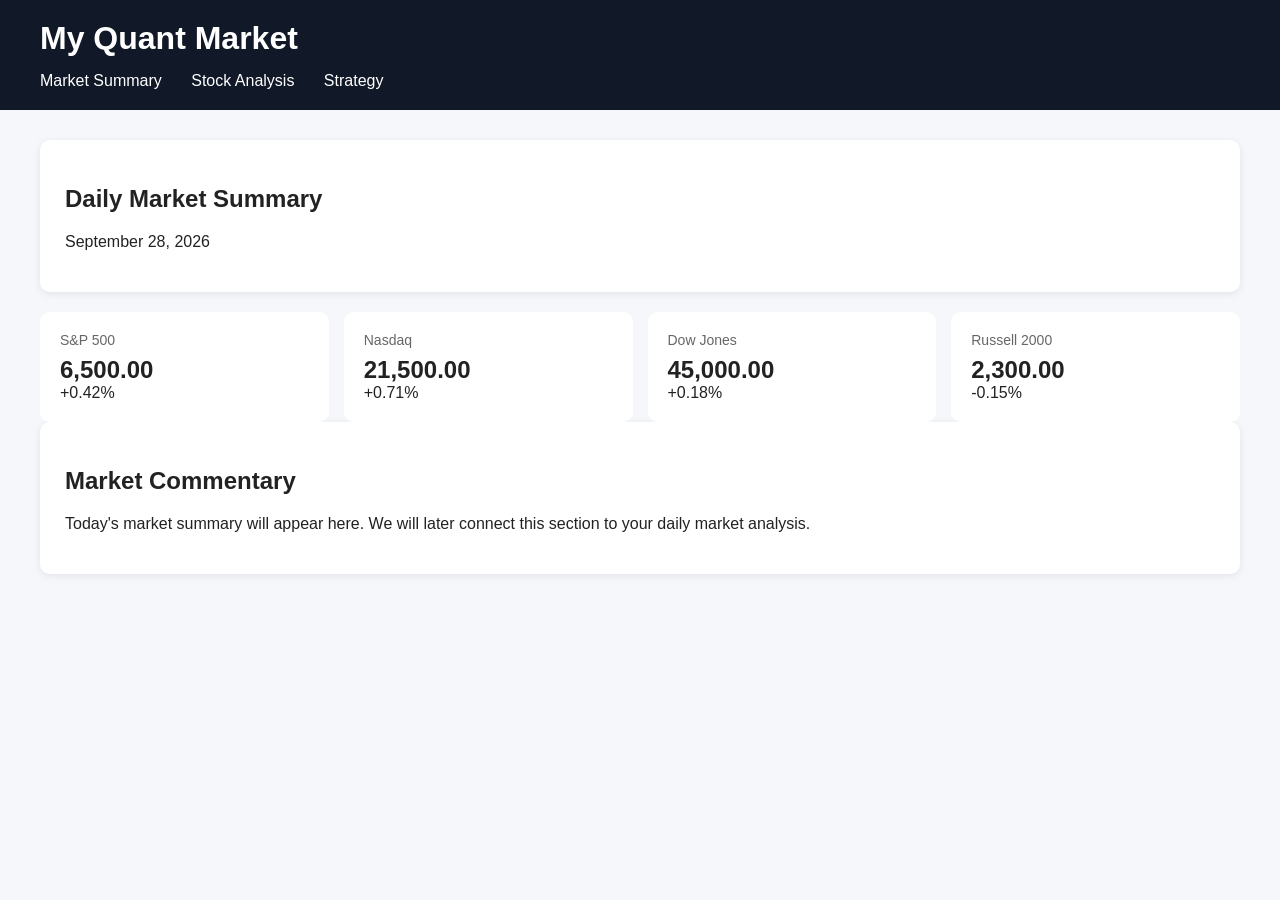
==== index.html @ 5bc4ca2a "Create index.html for Quant Market webpage This HTML file serves as the main structure for the Quant" ====
<!DOCTYPE html>
<html lang="en">

<head>
    <meta charset="UTF-8">
    <meta name="viewport" content="width=device-width, initial-scale=1.0">

    <title>My Quant Market</title>

    <style>

        body {
            margin: 0;
            font-family: Arial, sans-serif;
            background: #f5f7fa;
            color: #222;
        }

        header {
            background: #111827;
            color: white;
            padding: 20px 40px;
        }

        header h1 {
            margin: 0;
        }

        nav {
            margin-top: 15px;
        }

        nav a {
            color: white;
            text-decoration: none;
            margin-right: 25px;
        }

        .container {
            max-width: 1200px;
            margin: 30px auto;
            padding: 0 20px;
        }

        .card {
            background: white;
            padding: 25px;
            margin-bottom: 20px;
            border-radius: 10px;
            box-shadow: 0 2px 8px rgba(0,0,0,0.08);
        }

        .indices {
            display: grid;
            grid-template-columns: repeat(4, 1fr);
            gap: 15px;
        }

        .index-card {
            background: white;
            padding: 20px;
            border-radius: 10px;
        }

        .index-name {
            font-size: 14px;
            color: #666;
        }

        .index-value {
            font-size: 24px;
            font-weight: bold;
            margin-top: 8px;
        }

    </style>
</head>

<body>

<header>

    <h1>My Quant Market</h1>

    <nav>
        <a href="index.html">Market Summary</a>
        <a href="stock.html">Stock Analysis</a>
        <a href="strategy.html">Strategy</a>
    </nav>

</header>


<div class="container">

    <div class="card">

        <h2>Daily Market Summary</h2>

        <p>September 28, 2026</p>

    </div>


    <div class="indices">

        <div class="index-card">
            <div class="index-name">S&P 500</div>
            <div class="index-value">6,500.00</div>
            <div>+0.42%</div>
        </div>

        <div class="index-card">
            <div class="index-name">Nasdaq</div>
            <div class="index-value">21,500.00</div>
            <div>+0.71%</div>
        </div>

        <div class="index-card">
            <div class="index-name">Dow Jones</div>
            <div class="index-value">45,000.00</div>
            <div>+0.18%</div>
        </div>

        <div class="index-card">
            <div class="index-name">Russell 2000</div>
            <div class="index-value">2,300.00</div>
            <div>-0.15%</div>
        </div>

    </div>


    <div class="card">

        <h2>Market Commentary</h2>

        <p>
            Today's market summary will appear here.
            We will later connect this section to your
            daily market analysis.
        </p>

    </div>

</div>

</body>
</html>
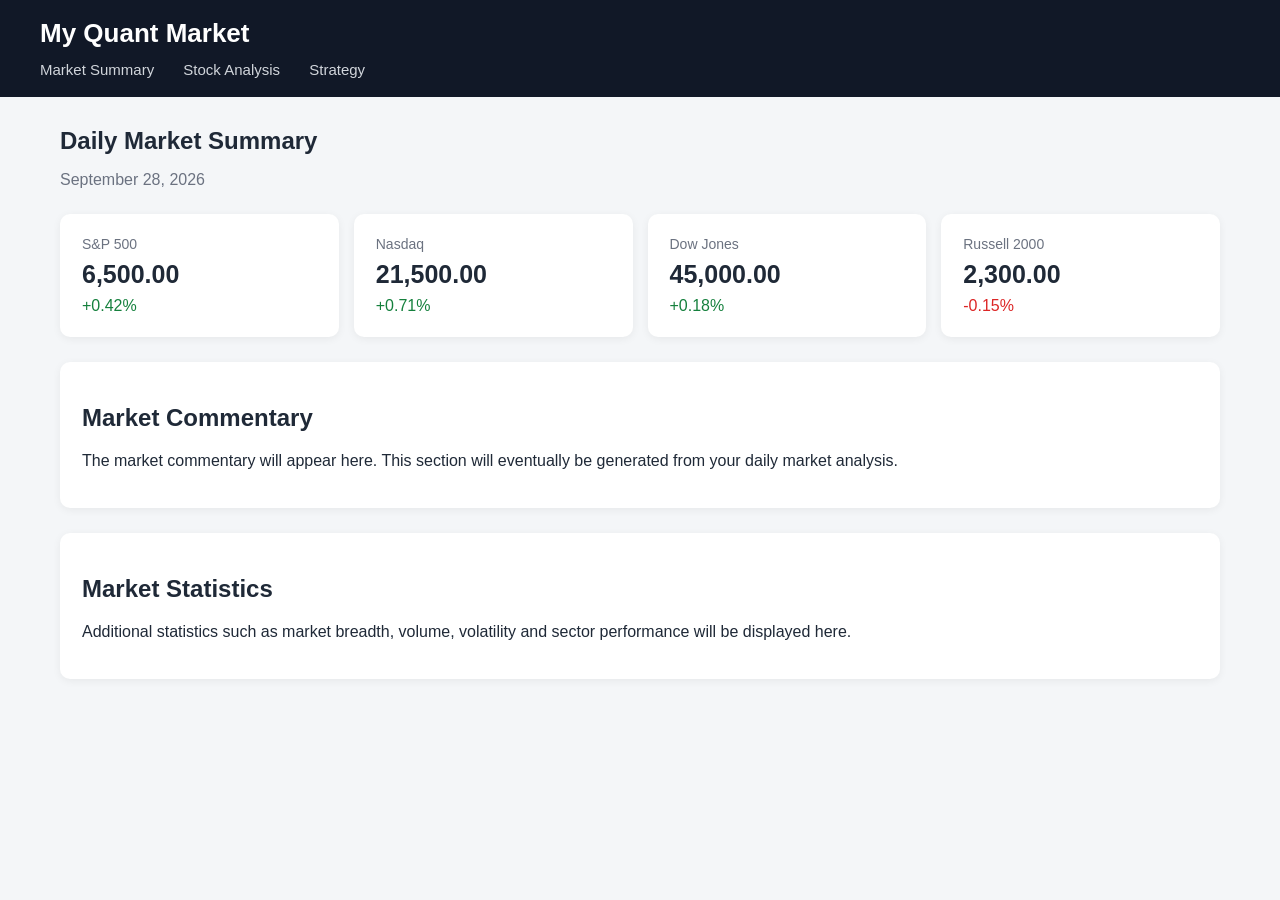
==== commit 4e84dac9: "Update index.html with semantic structure Refactored HTML structure and improved semantic elements." ====
--- a/index.html
+++ b/index.html
@@ -1,149 +1,180 @@
 <!DOCTYPE html>
+
 <html lang="en">
 
 <head>
+
     <meta charset="UTF-8">
-    <meta name="viewport" content="width=device-width, initial-scale=1.0">
+
+    <meta name="viewport"
+          content="width=device-width, initial-scale=1.0">
 
     <title>My Quant Market</title>
 
-    <style>
+    <link rel="stylesheet" href="css/style.css">
 
-        body {
-            margin: 0;
-            font-family: Arial, sans-serif;
-            background: #f5f7fa;
-            color: #222;
-        }
+</head>
 
-        header {
-            background: #111827;
-            color: white;
-            padding: 20px 40px;
-        }
-
-        header h1 {
-            margin: 0;
-        }
-
-        nav {
-            margin-top: 15px;
-        }
-
-        nav a {
-            color: white;
-            text-decoration: none;
-            margin-right: 25px;
-        }
-
-        .container {
-            max-width: 1200px;
-            margin: 30px auto;
-            padding: 0 20px;
-        }
-
-        .card {
-            background: white;
-            padding: 25px;
-            margin-bottom: 20px;
-            border-radius: 10px;
-            box-shadow: 0 2px 8px rgba(0,0,0,0.08);
-        }
-
-        .indices {
-            display: grid;
-            grid-template-columns: repeat(4, 1fr);
-            gap: 15px;
-        }
-
-        .index-card {
-            background: white;
-            padding: 20px;
-            border-radius: 10px;
-        }
-
-        .index-name {
-            font-size: 14px;
-            color: #666;
-        }
-
-        .index-value {
-            font-size: 24px;
-            font-weight: bold;
-            margin-top: 8px;
-        }
-
-    </style>
-</head>
 
 <body>
 
+
 <header>
 
-    <h1>My Quant Market</h1>
+    <div class="header-container">
 
-    <nav>
-        <a href="index.html">Market Summary</a>
-        <a href="stock.html">Stock Analysis</a>
-        <a href="strategy.html">Strategy</a>
-    </nav>
+        <h1>My Quant Market</h1>
+
+        <nav>
+
+            <a href="index.html">
+                Market Summary
+            </a>
+
+            <a href="stock.html">
+                Stock Analysis
+            </a>
+
+            <a href="strategy.html">
+                Strategy
+            </a>
+
+        </nav>
+
+    </div>
 
 </header>
 
 
-<div class="container">
+<main class="container">
 
-    <div class="card">
+
+    <div class="page-title">
 
         <h2>Daily Market Summary</h2>
 
-        <p>September 28, 2026</p>
+        <p id="marketDate">
+            September 28, 2026
+        </p>
 
     </div>
 
 
-    <div class="indices">
+    <div class="index-grid">
 
-        <div class="index-card">
-            <div class="index-name">S&P 500</div>
-            <div class="index-value">6,500.00</div>
-            <div>+0.42%</div>
+
+        <div class="card">
+
+            <div class="index-name">
+                S&P 500
+            </div>
+
+            <div class="index-value">
+                6,500.00
+            </div>
+
+            <div class="positive">
+                +0.42%
+            </div>
+
         </div>
 
-        <div class="index-card">
-            <div class="index-name">Nasdaq</div>
-            <div class="index-value">21,500.00</div>
-            <div>+0.71%</div>
+
+        <div class="card">
+
+            <div class="index-name">
+                Nasdaq
+            </div>
+
+            <div class="index-value">
+                21,500.00
+            </div>
+
+            <div class="positive">
+                +0.71%
+            </div>
+
         </div>
 
-        <div class="index-card">
-            <div class="index-name">Dow Jones</div>
-            <div class="index-value">45,000.00</div>
-            <div>+0.18%</div>
+
+        <div class="card">
+
+            <div class="index-name">
+                Dow Jones
+            </div>
+
+            <div class="index-value">
+                45,000.00
+            </div>
+
+            <div class="positive">
+                +0.18%
+            </div>
+
         </div>
 
-        <div class="index-card">
-            <div class="index-name">Russell 2000</div>
-            <div class="index-value">2,300.00</div>
-            <div>-0.15%</div>
+
+        <div class="card">
+
+            <div class="index-name">
+                Russell 2000
+            </div>
+
+            <div class="index-value">
+                2,300.00
+            </div>
+
+            <div class="negative">
+                -0.15%
+            </div>
+
+        </div>
+
+
+    </div>
+
+
+    <div class="section">
+
+        <div class="card">
+
+            <h2>
+                Market Commentary
+            </h2>
+
+            <p>
+                The market commentary will appear here.
+                This section will eventually be generated
+                from your daily market analysis.
+            </p>
+
         </div>
 
     </div>
 
 
-    <div class="card">
+    <div class="section">
 
-        <h2>Market Commentary</h2>
+        <div class="card">
 
-        <p>
-            Today's market summary will appear here.
-            We will later connect this section to your
-            daily market analysis.
-        </p>
+            <h2>
+                Market Statistics
+            </h2>
+
+            <p>
+                Additional statistics such as market
+                breadth, volume, volatility and sector
+                performance will be displayed here.
+            </p>
+
+        </div>
 
     </div>
 
-</div>
+
+</main>
+
 
 </body>
+
 </html>
--- a/css/style.css
+++ b/css/style.css
@@ -0,0 +1,182 @@
+* {
+    box-sizing: border-box;
+}
+
+body {
+    margin: 0;
+    font-family: Arial, Helvetica, sans-serif;
+    background: #f4f6f8;
+    color: #1f2937;
+}
+
+header {
+    background: #111827;
+    color: white;
+    padding: 18px 40px;
+}
+
+.header-container {
+    max-width: 1200px;
+    margin: auto;
+}
+
+header h1 {
+    margin: 0;
+    font-size: 26px;
+}
+
+nav {
+    margin-top: 12px;
+}
+
+nav a {
+    color: #d1d5db;
+    text-decoration: none;
+    margin-right: 25px;
+    font-size: 15px;
+}
+
+nav a:hover {
+    color: white;
+}
+
+.container {
+    max-width: 1200px;
+    margin: 30px auto;
+    padding: 0 20px;
+}
+
+.page-title {
+    margin-bottom: 25px;
+}
+
+.page-title h2 {
+    margin-bottom: 5px;
+}
+
+.page-title p {
+    color: #6b7280;
+}
+
+.index-grid {
+    display: grid;
+    grid-template-columns: repeat(4, 1fr);
+    gap: 15px;
+}
+
+.card {
+    background: white;
+    border-radius: 10px;
+    padding: 22px;
+    box-shadow: 0 2px 8px rgba(0,0,0,0.06);
+}
+
+.index-name {
+    font-size: 14px;
+    color: #6b7280;
+}
+
+.index-value {
+    font-size: 25px;
+    font-weight: bold;
+    margin: 8px 0;
+}
+
+.positive {
+    color: #15803d;
+}
+
+.negative {
+    color: #dc2626;
+}
+
+.section {
+    margin-top: 25px;
+}
+
+.search-box {
+    display: flex;
+    gap: 10px;
+    margin-bottom: 25px;
+}
+
+.search-box input {
+    flex: 1;
+    max-width: 400px;
+    padding: 12px;
+    border: 1px solid #d1d5db;
+    border-radius: 6px;
+    font-size: 16px;
+}
+
+button {
+    padding: 12px 20px;
+    border: none;
+    border-radius: 6px;
+    background: #2563eb;
+    color: white;
+    cursor: pointer;
+}
+
+button:hover {
+    background: #1d4ed8;
+}
+
+.metric-grid {
+    display: grid;
+    grid-template-columns: repeat(4, 1fr);
+    gap: 15px;
+}
+
+.metric {
+    background: white;
+    padding: 20px;
+    border-radius: 8px;
+}
+
+.metric-title {
+    color: #6b7280;
+    font-size: 13px;
+}
+
+.metric-value {
+    font-size: 22px;
+    font-weight: bold;
+    margin-top: 6px;
+}
+
+.chart-container {
+    background: white;
+    padding: 20px;
+    border-radius: 10px;
+    margin-top: 20px;
+    min-height: 350px;
+}
+
+@media (max-width: 800px) {
+
+    .index-grid {
+        grid-template-columns: repeat(2, 1fr);
+    }
+
+    .metric-grid {
+        grid-template-columns: repeat(2, 1fr);
+    }
+
+    header {
+        padding: 18px 20px;
+    }
+
+}
+
+@media (max-width: 500px) {
+
+    .index-grid {
+        grid-template-columns: 1fr;
+    }
+
+    .metric-grid {
+        grid-template-columns: 1fr;
+    }
+
+}
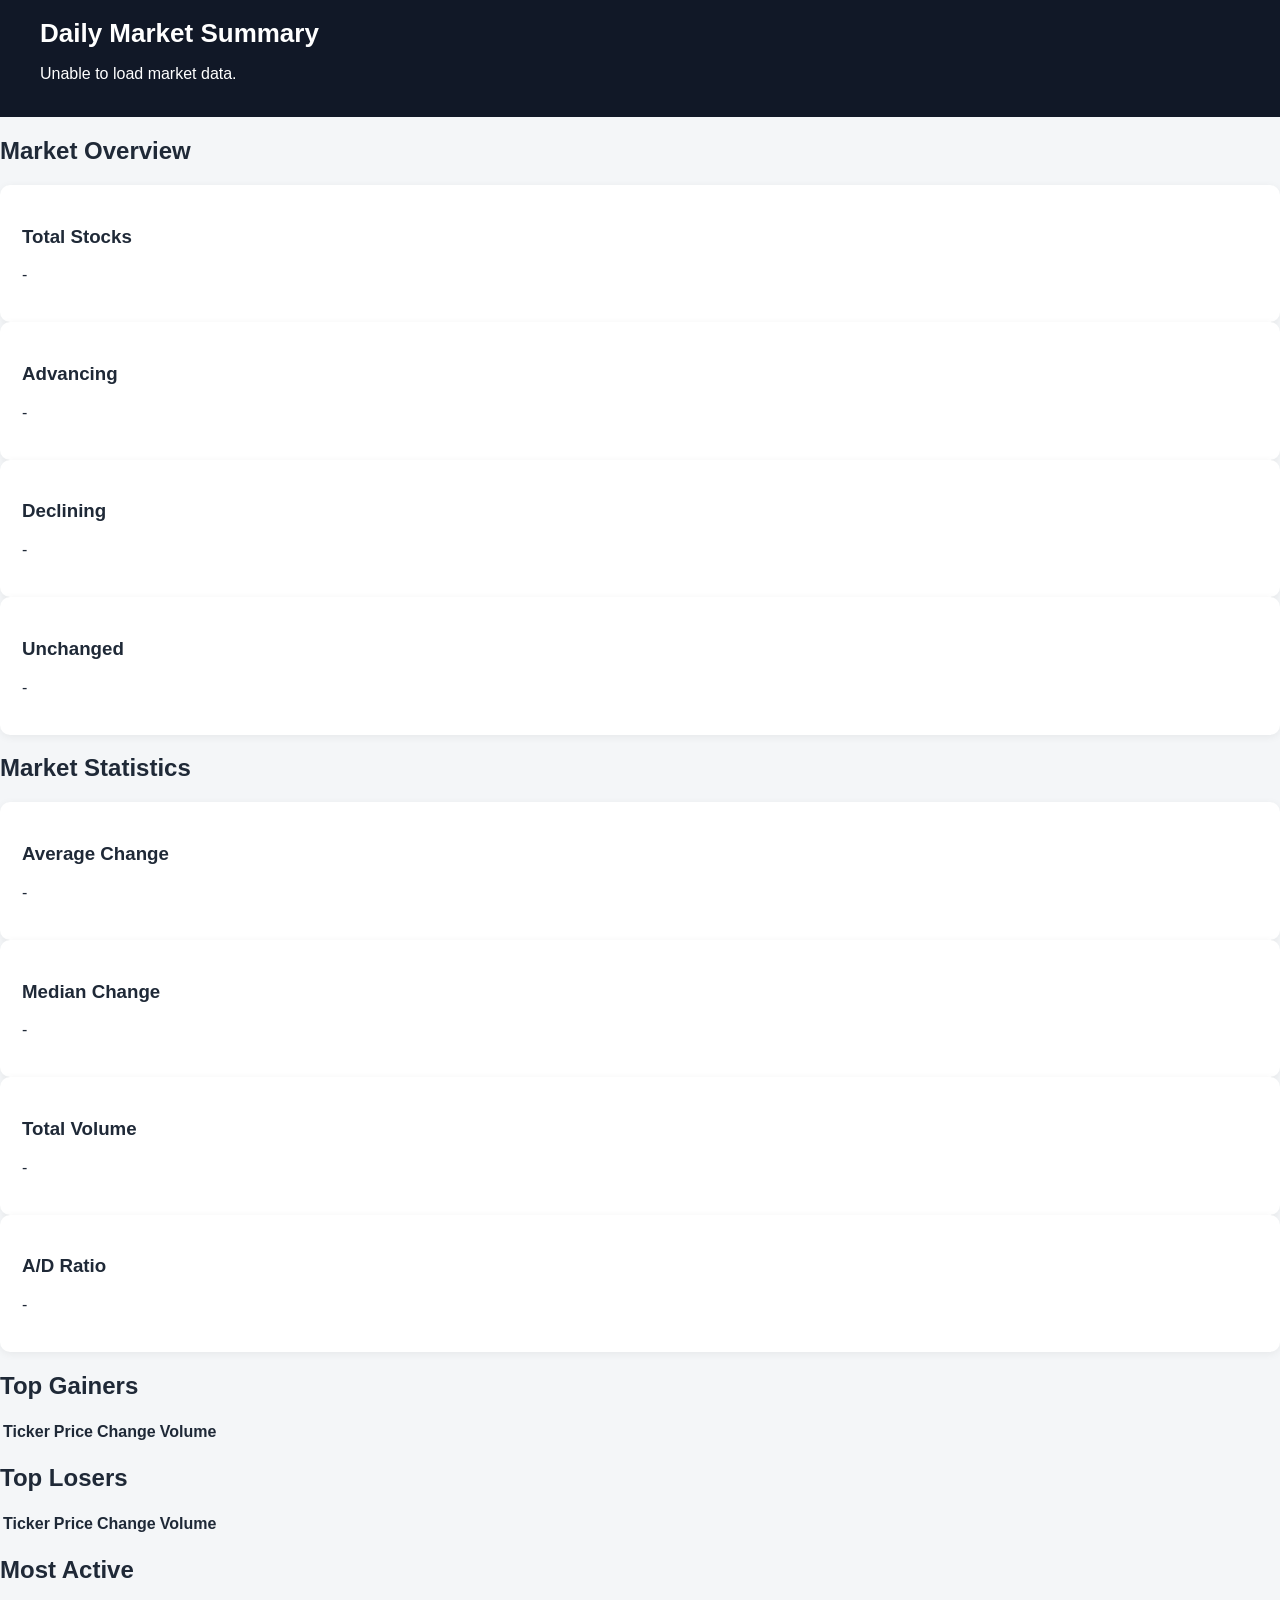
==== commit 736c679b: "Refactor index.html for market summary layout Updated the title and added a header section for daily" ====
--- a/index.html
+++ b/index.html
@@ -1,179 +1,300 @@
 <!DOCTYPE html>
-
 <html lang="en">
 
 <head>
-
     <meta charset="UTF-8">
-
-    <meta name="viewport"
-          content="width=device-width, initial-scale=1.0">
-
-    <title>My Quant Market</title>
+    <meta name="viewport" content="width=device-width, initial-scale=1.0">
+
+    <title>Daily Market Summary</title>
 
     <link rel="stylesheet" href="css/style.css">
-
 </head>
 
-
 <body>
 
-
-<header>
-
-    <div class="header-container">
-
-        <h1>My Quant Market</h1>
-
-        <nav>
-
-            <a href="index.html">
-                Market Summary
-            </a>
-
-            <a href="stock.html">
-                Stock Analysis
-            </a>
-
-            <a href="strategy.html">
-                Strategy
-            </a>
-
-        </nav>
-
-    </div>
-
-</header>
-
-
-<main class="container">
-
-
-    <div class="page-title">
-
-        <h2>Daily Market Summary</h2>
-
-        <p id="marketDate">
-            September 28, 2026
-        </p>
-
-    </div>
-
-
-    <div class="index-grid">
-
-
-        <div class="card">
-
-            <div class="index-name">
-                S&P 500
-            </div>
-
-            <div class="index-value">
-                6,500.00
-            </div>
-
-            <div class="positive">
-                +0.42%
+    <header>
+        <h1>Daily Market Summary</h1>
+        <p id="marketDate">Loading...</p>
+    </header>
+
+
+    <!-- Market Overview -->
+
+    <section>
+
+        <h2>Market Overview</h2>
+
+        <div class="summary-grid">
+
+            <div class="card">
+                <h3>Total Stocks</h3>
+                <p id="totalStocks">-</p>
+            </div>
+
+            <div class="card">
+                <h3>Advancing</h3>
+                <p id="advancing">-</p>
+            </div>
+
+            <div class="card">
+                <h3>Declining</h3>
+                <p id="declining">-</p>
+            </div>
+
+            <div class="card">
+                <h3>Unchanged</h3>
+                <p id="unchanged">-</p>
             </div>
 
         </div>
 
-
-        <div class="card">
-
-            <div class="index-name">
-                Nasdaq
-            </div>
-
-            <div class="index-value">
-                21,500.00
-            </div>
-
-            <div class="positive">
-                +0.71%
+    </section>
+
+
+    <!-- Statistics -->
+
+    <section>
+
+        <h2>Market Statistics</h2>
+
+        <div class="summary-grid">
+
+            <div class="card">
+                <h3>Average Change</h3>
+                <p id="averageChange">-</p>
+            </div>
+
+            <div class="card">
+                <h3>Median Change</h3>
+                <p id="medianChange">-</p>
+            </div>
+
+            <div class="card">
+                <h3>Total Volume</h3>
+                <p id="totalVolume">-</p>
+            </div>
+
+            <div class="card">
+                <h3>A/D Ratio</h3>
+                <p id="adRatio">-</p>
             </div>
 
         </div>
 
-
-        <div class="card">
-
-            <div class="index-name">
-                Dow Jones
-            </div>
-
-            <div class="index-value">
-                45,000.00
-            </div>
-
-            <div class="positive">
-                +0.18%
-            </div>
-
-        </div>
-
-
-        <div class="card">
-
-            <div class="index-name">
-                Russell 2000
-            </div>
-
-            <div class="index-value">
-                2,300.00
-            </div>
-
-            <div class="negative">
-                -0.15%
-            </div>
-
-        </div>
-
-
-    </div>
-
-
-    <div class="section">
-
-        <div class="card">
-
-            <h2>
-                Market Commentary
-            </h2>
-
-            <p>
-                The market commentary will appear here.
-                This section will eventually be generated
-                from your daily market analysis.
-            </p>
-
-        </div>
-
-    </div>
-
-
-    <div class="section">
-
-        <div class="card">
-
-            <h2>
-                Market Statistics
-            </h2>
-
-            <p>
-                Additional statistics such as market
-                breadth, volume, volatility and sector
-                performance will be displayed here.
-            </p>
-
-        </div>
-
-    </div>
-
-
-</main>
-
+    </section>
+
+
+    <!-- Top Gainers -->
+
+    <section>
+
+        <h2>Top Gainers</h2>
+
+        <table>
+
+            <thead>
+                <tr>
+                    <th>Ticker</th>
+                    <th>Price</th>
+                    <th>Change</th>
+                    <th>Volume</th>
+                </tr>
+            </thead>
+
+            <tbody id="gainersTable"></tbody>
+
+        </table>
+
+    </section>
+
+
+    <!-- Top Losers -->
+
+    <section>
+
+        <h2>Top Losers</h2>
+
+        <table>
+
+            <thead>
+                <tr>
+                    <th>Ticker</th>
+                    <th>Price</th>
+                    <th>Change</th>
+                    <th>Volume</th>
+                </tr>
+            </thead>
+
+            <tbody id="losersTable"></tbody>
+
+        </table>
+
+    </section>
+
+
+    <!-- Most Active -->
+
+    <section>
+
+        <h2>Most Active</h2>
+
+        <table>
+
+            <thead>
+                <tr>
+                    <th>Ticker</th>
+                    <th>Price</th>
+                    <th>Change</th>
+                    <th>Volume</th>
+                </tr>
+            </thead>
+
+            <tbody id="activeTable"></tbody>
+
+        </table>
+
+    </section>
+
+
+    <script>
+
+        async function loadMarketSummary() {
+
+            try {
+
+                const response = await fetch(
+                    "http://127.0.0.1:8000/api/market-summary"
+                );
+
+                if (!response.ok) {
+                    throw new Error("API request failed");
+                }
+
+                const data = await response.json();
+
+
+                // Market date
+
+                document.getElementById("marketDate").innerText =
+                    "Market Date: " + data.date;
+
+
+                // Market overview
+
+                document.getElementById("totalStocks").innerText =
+                    data.total_stocks.toLocaleString();
+
+                document.getElementById("advancing").innerText =
+                    data.market_breadth.advancing.toLocaleString();
+
+                document.getElementById("declining").innerText =
+                    data.market_breadth.declining.toLocaleString();
+
+                document.getElementById("unchanged").innerText =
+                    data.market_breadth.unchanged.toLocaleString();
+
+
+                // Statistics
+
+                document.getElementById("averageChange").innerText =
+                    data.statistics.average_change_percent.toFixed(2) + "%";
+
+                document.getElementById("medianChange").innerText =
+                    data.statistics.median_change_percent.toFixed(2) + "%";
+
+                document.getElementById("totalVolume").innerText =
+                    data.statistics.total_volume.toLocaleString();
+
+                document.getElementById("adRatio").innerText =
+                    data.market_breadth.advance_decline_ratio !== null
+                        ? data.market_breadth.advance_decline_ratio.toFixed(2)
+                        : "N/A";
+
+
+                // Tables
+
+                populateTable(
+                    "gainersTable",
+                    data.top_gainers
+                );
+
+                populateTable(
+                    "losersTable",
+                    data.top_losers
+                );
+
+                populateTable(
+                    "activeTable",
+                    data.most_active
+                );
+
+            }
+
+            catch (error) {
+
+                console.error(error);
+
+                document.getElementById("marketDate").innerText =
+                    "Unable to load market data.";
+
+            }
+
+        }
+
+
+        function populateTable(tableId, stocks) {
+
+            const table = document.getElementById(tableId);
+
+            table.innerHTML = "";
+
+
+            stocks.forEach(stock => {
+
+                const row = document.createElement("tr");
+
+
+                const ticker = document.createElement("td");
+
+                ticker.innerText = stock.ticker;
+
+
+                const price = document.createElement("td");
+
+                price.innerText =
+                    "$" + Number(stock.close).toFixed(2);
+
+
+                const change = document.createElement("td");
+
+                change.innerText =
+                    Number(stock.change_percent).toFixed(2) + "%";
+
+
+                const volume = document.createElement("td");
+
+                volume.innerText =
+                    Number(stock.volume).toLocaleString();
+
+
+                row.appendChild(ticker);
+                row.appendChild(price);
+                row.appendChild(change);
+                row.appendChild(volume);
+
+
+                table.appendChild(row);
+
+            });
+
+        }
+
+
+        // Load the market data
+
+        loadMarketSummary();
+
+    </script>
 
 </body>
 
